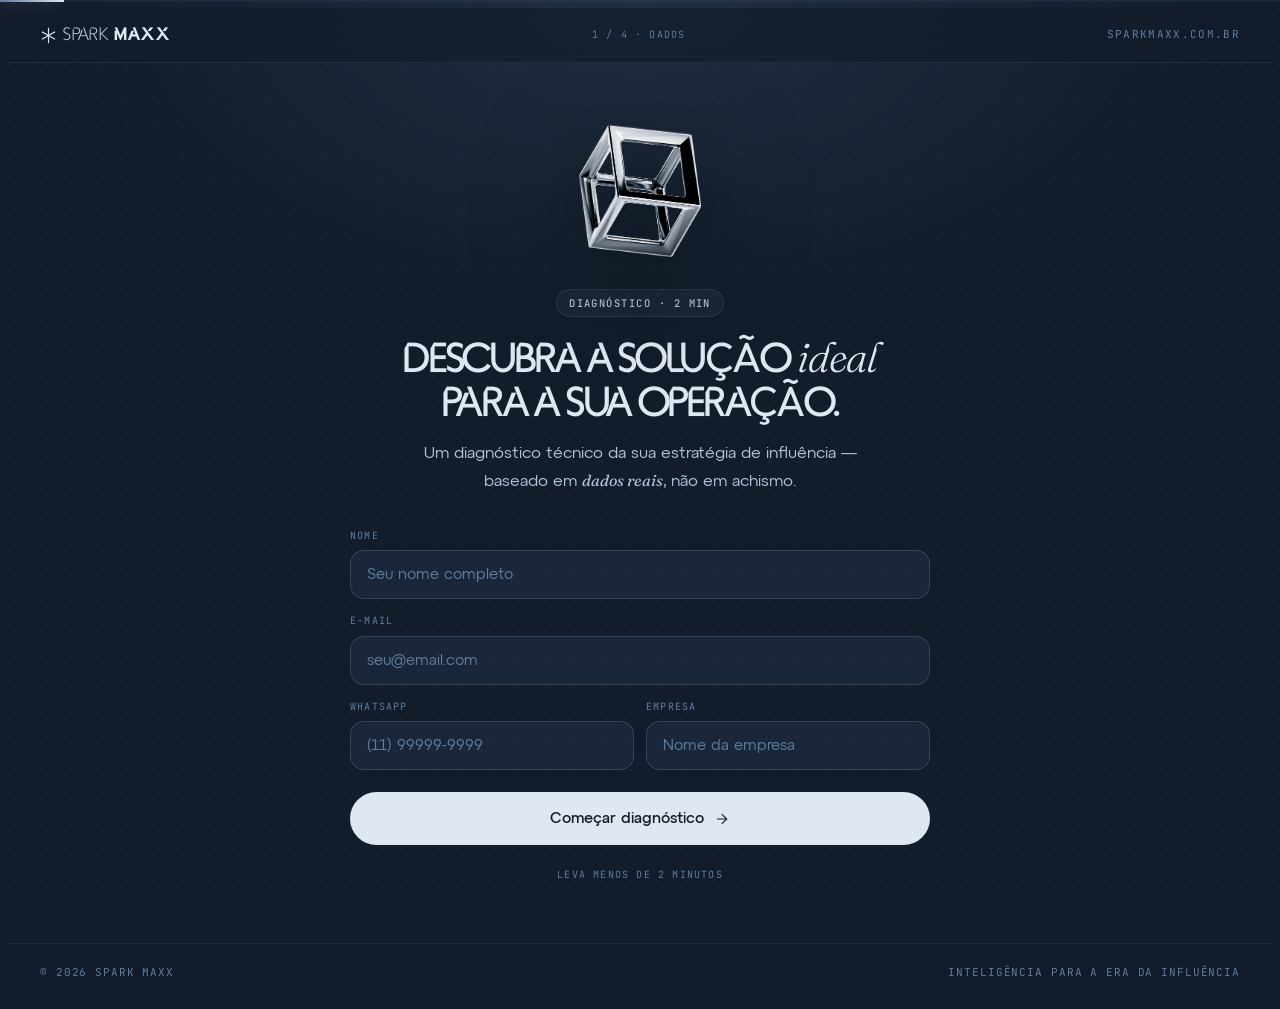
==== diagnostico-sparkmaxx/index.html @ ccba74c8 "Add clean URL route for quiz at /diagnostico-sparkmaxx/ Creates diagnostico-sparkmaxx/index.html usi" ====
<!DOCTYPE html>
<html lang="pt-BR">
<head>
  <meta charset="UTF-8" />
  <meta name="viewport" content="width=device-width, initial-scale=1.0" />
  <base href="../" />
  <title>Diagnóstico Spark MAXX</title>
  <meta name="description" content="Faça o diagnóstico e descubra a solução ideal para sua estratégia de influência digital." />
  <link rel="preconnect" href="https://fonts.googleapis.com" />
  <link rel="preconnect" href="https://fonts.gstatic.com" crossorigin />
  <link href="https://fonts.googleapis.com/css2?family=JetBrains+Mono:wght@400;500&family=Fraunces:opsz,ital,wght@9..144,0,300;9..144,1,300;9..144,1,400&display=swap" rel="stylesheet" />
  <link rel="stylesheet" href="design-system.css" />
  <link rel="stylesheet" href="style.css" />
</head>
<body>
  <div id="app">

    <!-- Fixed progress line -->
    <div class="progress-container">
      <div class="progress-bar" id="progressBar"></div>
    </div>

    <!-- Dot grid background -->
    <div class="app-dot-grid" aria-hidden="true"></div>
    <!-- Atmospheric radial glow -->
    <div class="app-glow" aria-hidden="true"></div>

    <!-- Sticky header -->
    <header class="quiz-header">
      <span class="quiz-wordmark">
        <svg class="sm-mark" width="17" height="17" viewBox="0 0 24 24" fill="none" aria-hidden="true">
          <line x1="12" y1="2" x2="12" y2="22" stroke="currentColor" stroke-width="1.6" stroke-linecap="round"/>
          <line x1="3.3" y1="7" x2="20.7" y2="17" stroke="currentColor" stroke-width="1.6" stroke-linecap="round"/>
          <line x1="3.3" y1="17" x2="20.7" y2="7" stroke="currentColor" stroke-width="1.6" stroke-linecap="round"/>
          <circle cx="12" cy="12" r="1.6" fill="currentColor"/>
        </svg>
        <span class="spark">spark</span><span class="maxx">MAXX</span>
      </span>
      <div class="quiz-step-count" id="stepCount">1 / 6 · Diagnóstico</div>
      <a href="https://sparkmaxx.com.br" class="quiz-domain" target="_blank" rel="noopener">sparkmaxx.com.br</a>
    </header>

    <!-- Quiz content -->
    <main class="quiz-main">
      <div class="quiz-content" id="quizCard">
        <!-- Engine injects steps here -->
      </div>
    </main>

    <!-- Footer -->
    <footer class="quiz-footer">
      <span>© 2026 Spark MAXX</span>
      <span>Inteligência para a era da influência</span>
    </footer>

  </div>

  <script src="quiz/config.js?v=12"></script>
  <script src="core/supabase.js?v=12"></script>
  <script src="core/state.js?v=12"></script>
  <script src="core/storage.js?v=12"></script>
  <script src="quiz/validation.js?v=12"></script>
  <script src="admin/webhook.js?v=12"></script>
  <script src="quiz/engine.js?v=12"></script>
</body>
</html>
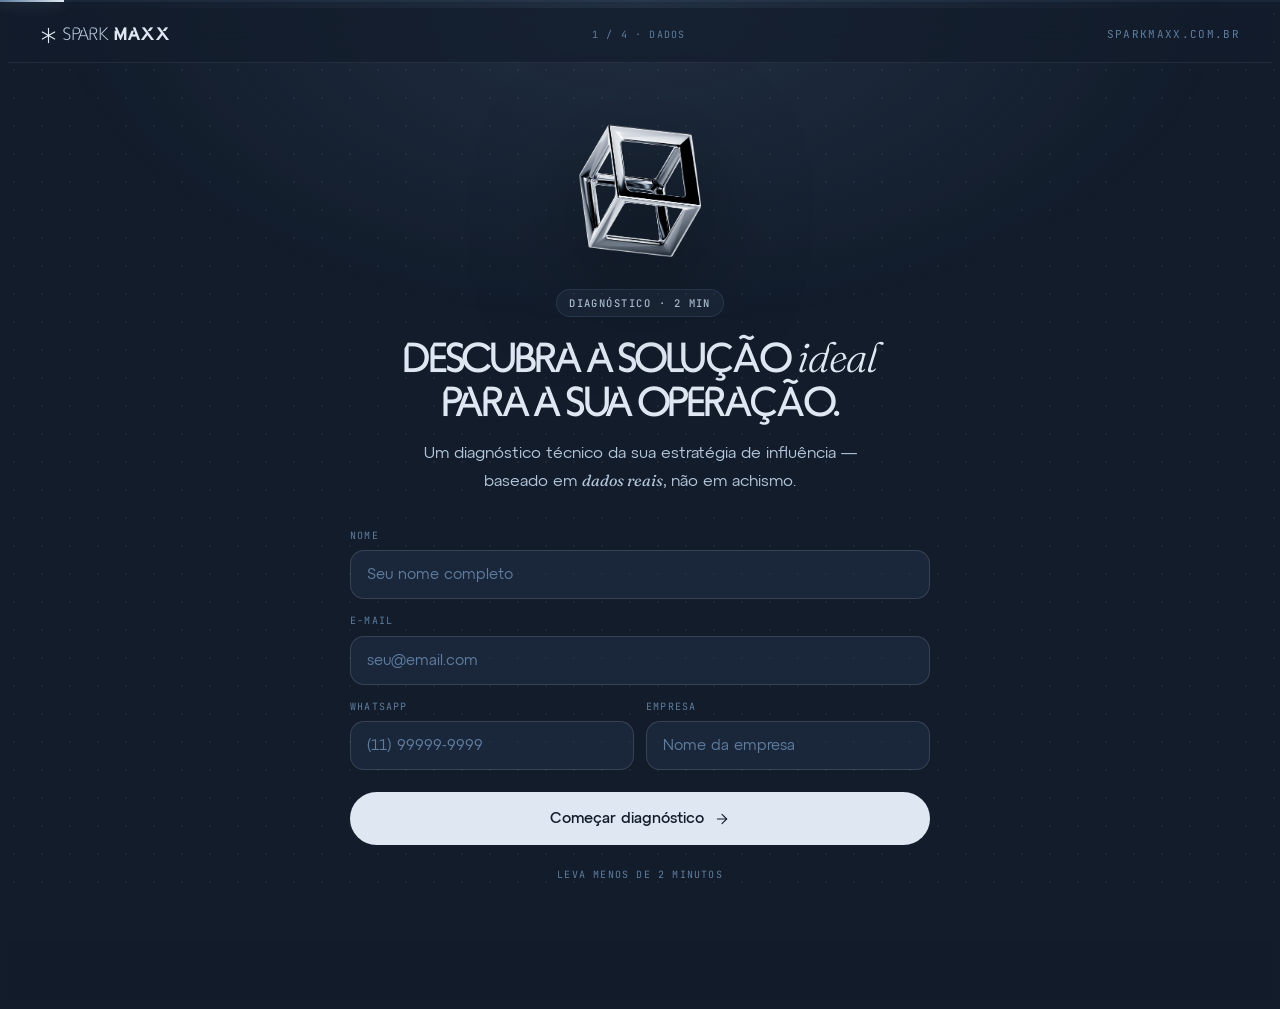
==== commit be31eddc: "Remove [FINAL] from title and bust localStorage cache - Remove '[FINAL]' prefix from quiz title in c" ====
--- a/diagnostico-sparkmaxx/index.html
+++ b/diagnostico-sparkmaxx/index.html
@@ -55,12 +55,12 @@
 
   </div>
 
-  <script src="quiz/config.js?v=12"></script>
-  <script src="core/supabase.js?v=12"></script>
-  <script src="core/state.js?v=12"></script>
-  <script src="core/storage.js?v=12"></script>
-  <script src="quiz/validation.js?v=12"></script>
-  <script src="admin/webhook.js?v=12"></script>
-  <script src="quiz/engine.js?v=12"></script>
+  <script src="quiz/config.js?v=13"></script>
+  <script src="core/supabase.js?v=13"></script>
+  <script src="core/state.js?v=13"></script>
+  <script src="core/storage.js?v=13"></script>
+  <script src="quiz/validation.js?v=13"></script>
+  <script src="admin/webhook.js?v=13"></script>
+  <script src="quiz/engine.js?v=13"></script>
 </body>
 </html>
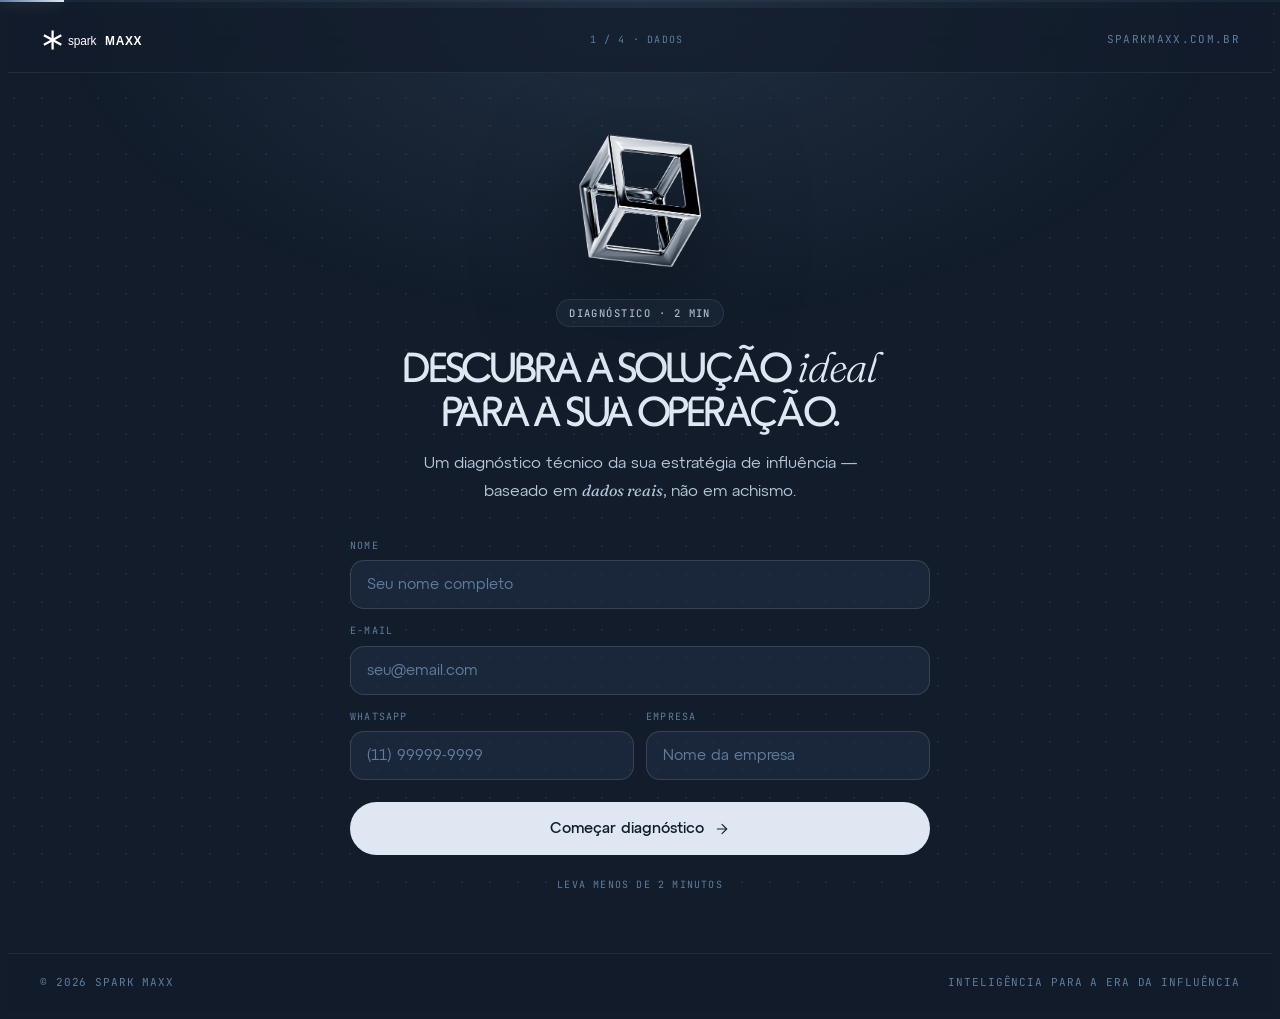
==== commit abadcec3: "Replace text wordmark with logo-horizontal.svg in quiz header Co-Authored-By: Claude Sonnet 4.6 <nor" ====
--- a/diagnostico-sparkmaxx/index.html
+++ b/diagnostico-sparkmaxx/index.html
@@ -27,15 +27,9 @@
 
     <!-- Sticky header -->
     <header class="quiz-header">
-      <span class="quiz-wordmark">
-        <svg class="sm-mark" width="17" height="17" viewBox="0 0 24 24" fill="none" aria-hidden="true">
-          <line x1="12" y1="2" x2="12" y2="22" stroke="currentColor" stroke-width="1.6" stroke-linecap="round"/>
-          <line x1="3.3" y1="7" x2="20.7" y2="17" stroke="currentColor" stroke-width="1.6" stroke-linecap="round"/>
-          <line x1="3.3" y1="17" x2="20.7" y2="7" stroke="currentColor" stroke-width="1.6" stroke-linecap="round"/>
-          <circle cx="12" cy="12" r="1.6" fill="currentColor"/>
-        </svg>
-        <span class="spark">spark</span><span class="maxx">MAXX</span>
-      </span>
+      <a href="https://sparkmaxx.com.br" class="quiz-wordmark" target="_blank" rel="noopener" aria-label="Spark MAXX">
+        <img src="assets/logo-horizontal.svg" alt="Spark MAXX" class="quiz-logo" height="28" />
+      </a>
       <div class="quiz-step-count" id="stepCount">1 / 6 · Diagnóstico</div>
       <a href="https://sparkmaxx.com.br" class="quiz-domain" target="_blank" rel="noopener">sparkmaxx.com.br</a>
     </header>
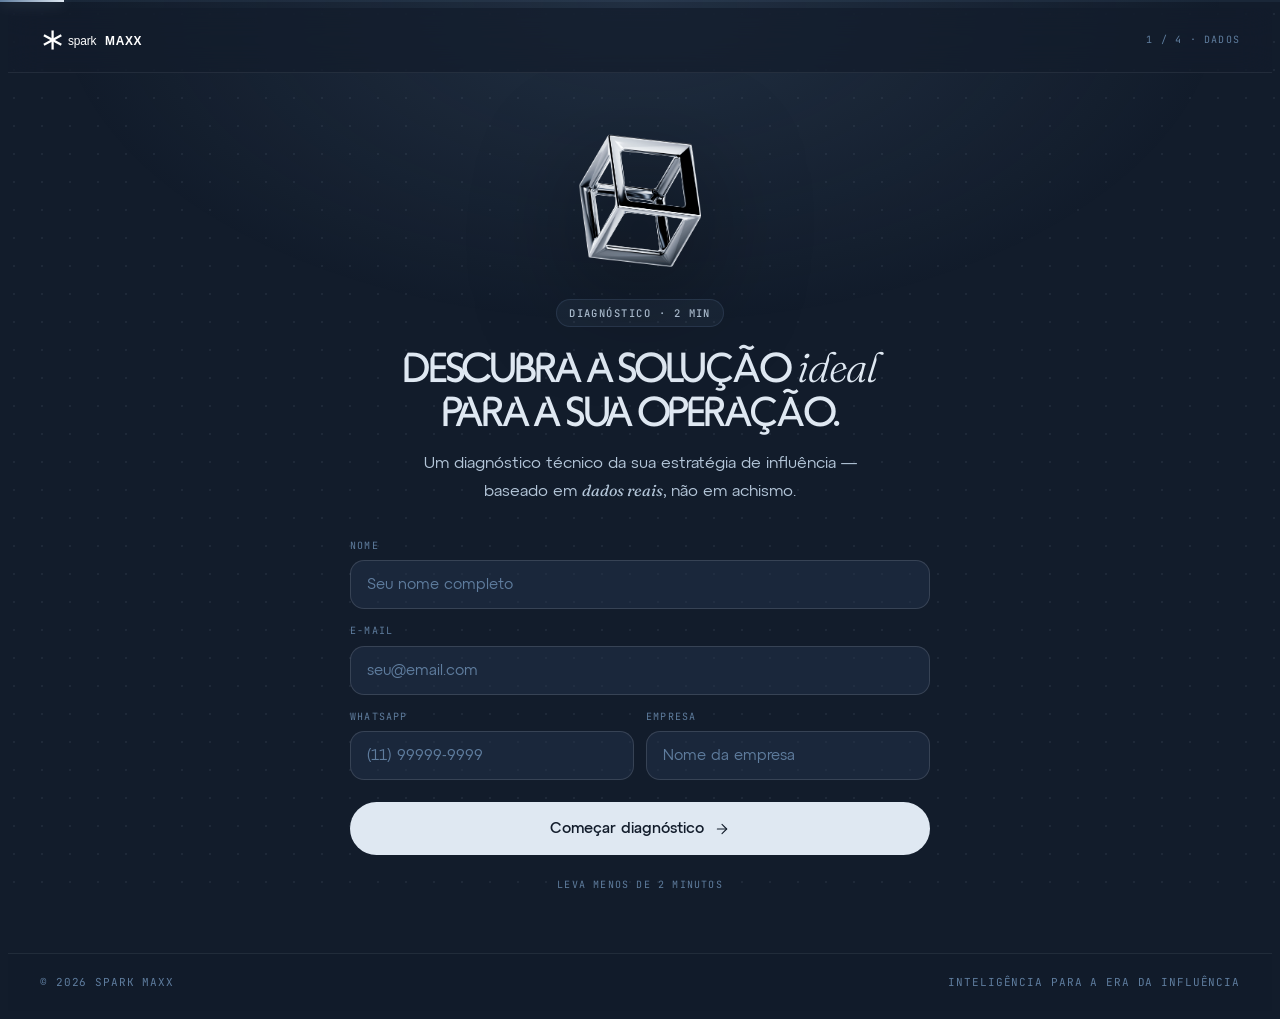
==== commit bf411ca3: "Remove sparkmaxx.com.br link from quiz header Co-Authored-By: Claude Sonnet 4.6 <noreply@anthropic.c" ====
--- a/diagnostico-sparkmaxx/index.html
+++ b/diagnostico-sparkmaxx/index.html
@@ -31,7 +31,6 @@
         <img src="assets/logo-horizontal.svg" alt="Spark MAXX" class="quiz-logo" height="28" />
       </a>
       <div class="quiz-step-count" id="stepCount">1 / 6 · Diagnóstico</div>
-      <a href="https://sparkmaxx.com.br" class="quiz-domain" target="_blank" rel="noopener">sparkmaxx.com.br</a>
     </header>
 
     <!-- Quiz content -->
